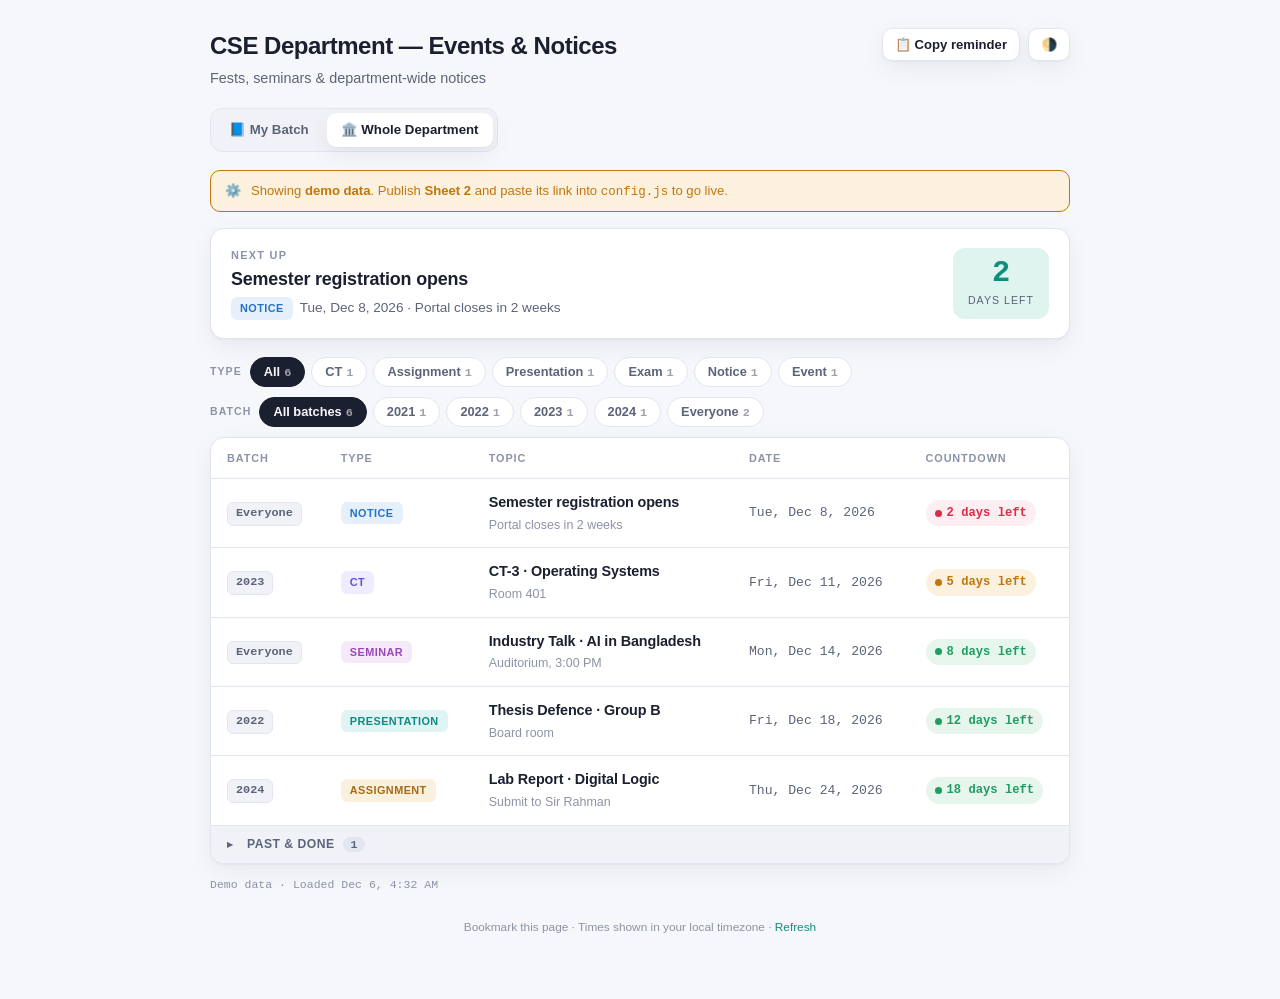
==== department.html @ 0ce70724 "Add files via upload" ====
<!doctype html>
<html lang="en">
<head>
<meta charset="utf-8">
<meta name="viewport" content="width=device-width, initial-scale=1">
<title>CSE Department — Events &amp; Notices</title>
<link rel="stylesheet" href="styles.css">
</head>
<body class="page-department">
<div class="wrap">

  <header>
    <div class="brand">
      <h1 id="title">CSE Department — Events &amp; Notices</h1>
      <p id="subtitle">Fests, seminars &amp; department-wide notices</p>
    </div>
    <div class="head-actions">
      <button class="btn" id="copyBtn" title="Copy a reminder to paste in the group">📋 Copy reminder</button>
      <button class="btn" id="themeBtn" title="Toggle light / dark" aria-label="Toggle theme">🌗</button>
    </div>
  </header>

  <nav class="pages">
    <a href="index.html">📘 My Batch</a>
    <a href="department.html" aria-current="page">🏛️ Whole Department</a>
  </nav>

  <div id="banner" class="banner" hidden>
    <span>⚙️</span>
    <span>Showing <b>demo data</b>. Publish <b>Sheet 2</b> and paste its link into
      <code>config.js</code> to go live.</span>
  </div>

  <section class="hero" id="hero" aria-live="polite"></section>

  <div id="filters" role="group" aria-label="Filters"></div>

  <div class="card">
    <div class="table-scroll">
      <table>
        <thead>
          <tr>
            <th id="headBatch" hidden>Batch</th>
            <th>Type</th><th>Topic</th><th>Date</th><th>Countdown</th>
          </tr>
        </thead>
        <tbody id="rows"></tbody>
      </table>
    </div>
  </div>

  <p class="updated" id="updated" style="margin-top:12px"></p>

  <footer>
    Bookmark this page · Times shown in your local timezone ·
    <a href="#" id="refresh">Refresh</a>
  </footer>
</div>

<script src="config.js"></script>
<script src="app.js"></script>
<script>initPage("department");</script>
</body>
</html>
---- styles.css ----
/* ============================================================
   Shared styles for both pages. You don't need to edit this.
   ============================================================ */
:root{
  --bg:        #f6f7fb;
  --surface:   #ffffff;
  --surface-2: #f0f2f8;
  --border:    #e2e6f0;
  --ink:       #1b2030;
  --ink-soft:  #5b6478;
  --ink-faint: #8b93a7;
  --accent:    #4f46e5;
  --accent-soft:#eef0ff;

  /* urgency — one semantic system, owned by the countdown pills */
  --overdue:   #8b93a7;  --overdue-bg:#eef0f4;
  --urgent:    #dc2b4a;  --urgent-bg: #fdeef1;
  --soon:      #c2760a;  --soon-bg:   #fbf1de;
  --later:     #1f9d63;  --later-bg:  #e6f6ec;

  /* category — quieter, separate from urgency */
  --c-ct:#5b52e0;        --c-ct-bg:#eeecfe;
  --c-assign:#a76a12;    --c-assign-bg:#f9f0dd;
  --c-present:#0f8a86;   --c-present-bg:#e0f4f3;
  --c-exam:#c02f56;      --c-exam-bg:#fbe9ee;
  --c-notice:#2372c4;    --c-notice-bg:#e6f0fb;
  --c-event:#9b46b8;     --c-event-bg:#f6e9fa;
  --c-other:#67708a;     --c-other-bg:#eef0f5;

  --shadow: 0 1px 2px rgba(20,24,40,.04), 0 8px 24px rgba(20,24,40,.06);
  --radius: 14px;
  --mono: ui-monospace,"SF Mono","SFMono-Regular",Menlo,"Cascadia Mono","Roboto Mono",monospace;
  --sans: -apple-system,BlinkMacSystemFont,"Segoe UI",Roboto,"Helvetica Neue",Arial,sans-serif;
}
@media (prefers-color-scheme: dark){
  :root{
    --bg:#0e1017; --surface:#171a24; --surface-2:#1e2230; --border:#2a2f3f;
    --ink:#eef1f8; --ink-soft:#a4adc2; --ink-faint:#6b7488;
    --accent:#8b8cf7; --accent-soft:#20223a;
    --overdue:#6b7488; --overdue-bg:#20242f;
    --urgent:#ff6b83;  --urgent-bg:#2c1a20;
    --soon:#e0a33a;    --soon-bg:#2c2413;
    --later:#4fce8a;   --later-bg:#16281d;
    --c-ct:#9d97ff;      --c-ct-bg:#232244;
    --c-assign:#e0aa4f;  --c-assign-bg:#2e2614;
    --c-present:#4fd3cc; --c-present-bg:#122e2d;
    --c-exam:#ff7d9c;    --c-exam-bg:#2f1a22;
    --c-notice:#6bb0f5;  --c-notice-bg:#152738;
    --c-event:#d18cec;   --c-event-bg:#2a1a33;
    --c-other:#8b93a7;   --c-other-bg:#232733;
    --shadow:0 1px 2px rgba(0,0,0,.3), 0 10px 30px rgba(0,0,0,.35);
  }
}
:root[data-theme="dark"]{
  --bg:#0e1017; --surface:#171a24; --surface-2:#1e2230; --border:#2a2f3f;
  --ink:#eef1f8; --ink-soft:#a4adc2; --ink-faint:#6b7488;
  --accent:#8b8cf7; --accent-soft:#20223a;
  --overdue:#6b7488; --overdue-bg:#20242f;
  --urgent:#ff6b83;  --urgent-bg:#2c1a20;
  --soon:#e0a33a;    --soon-bg:#2c2413;
  --later:#4fce8a;   --later-bg:#16281d;
  --c-ct:#9d97ff;      --c-ct-bg:#232244;
  --c-assign:#e0aa4f;  --c-assign-bg:#2e2614;
  --c-present:#4fd3cc; --c-present-bg:#122e2d;
  --c-exam:#ff7d9c;    --c-exam-bg:#2f1a22;
  --c-notice:#6bb0f5;  --c-notice-bg:#152738;
  --c-event:#d18cec;   --c-event-bg:#2a1a33;
  --c-other:#8b93a7;   --c-other-bg:#232733;
  --shadow:0 1px 2px rgba(0,0,0,.3), 0 10px 30px rgba(0,0,0,.35);
}
:root[data-theme="light"]{
  --bg:#f6f7fb; --surface:#ffffff; --surface-2:#f0f2f8; --border:#e2e6f0;
  --ink:#1b2030; --ink-soft:#5b6478; --ink-faint:#8b93a7;
  --accent:#4f46e5; --accent-soft:#eef0ff;
  --overdue:#8b93a7; --overdue-bg:#eef0f4;
  --urgent:#dc2b4a;  --urgent-bg:#fdeef1;
  --soon:#c2760a;    --soon-bg:#fbf1de;
  --later:#1f9d63;   --later-bg:#e6f6ec;
  --c-ct:#5b52e0;      --c-ct-bg:#eeecfe;
  --c-assign:#a76a12;  --c-assign-bg:#f9f0dd;
  --c-present:#0f8a86; --c-present-bg:#e0f4f3;
  --c-exam:#c02f56;    --c-exam-bg:#fbe9ee;
  --c-notice:#2372c4;  --c-notice-bg:#e6f0fb;
  --c-event:#9b46b8;   --c-event-bg:#f6e9fa;
  --c-other:#67708a;   --c-other-bg:#eef0f5;
  --shadow:0 1px 2px rgba(20,24,40,.04), 0 8px 24px rgba(20,24,40,.06);
}

/* department page gets its own accent so you always know where you are */
body.page-department{ --accent:#0e8f7e; --accent-soft:#dff3ef; }
@media (prefers-color-scheme: dark){
  body.page-department{ --accent:#3ecfb6; --accent-soft:#123029; }
}
:root[data-theme="dark"] body.page-department{ --accent:#3ecfb6; --accent-soft:#123029; }
:root[data-theme="light"] body.page-department{ --accent:#0e8f7e; --accent-soft:#dff3ef; }

*{box-sizing:border-box}
body{
  margin:0; background:var(--bg); color:var(--ink);
  font-family:var(--sans); line-height:1.5; -webkit-font-smoothing:antialiased;
}
.wrap{max-width:900px; margin:0 auto; padding:28px 20px 64px}

/* ---- header ---- */
header{display:flex; flex-wrap:wrap; align-items:flex-start; gap:14px 20px; margin-bottom:18px}
.brand h1{margin:0; font-size:1.5rem; font-weight:750; letter-spacing:-.02em; text-wrap:balance}
.brand p{margin:4px 0 0; color:var(--ink-soft); font-size:.9rem}
.head-actions{margin-left:auto; display:flex; gap:8px; align-items:center}
.updated{font-size:.72rem; color:var(--ink-faint); font-family:var(--mono)}

button{font-family:inherit; cursor:pointer; border:none}
.btn{
  display:inline-flex; align-items:center; gap:6px;
  background:var(--surface); color:var(--ink); border:1px solid var(--border);
  border-radius:10px; padding:8px 12px; font-size:.82rem; font-weight:600;
  box-shadow:var(--shadow); transition:transform .08s ease, border-color .15s;
}
.btn:hover{border-color:var(--accent)}
.btn:active{transform:translateY(1px)}

/* ---- page switcher ---- */
nav.pages{display:flex; gap:4px; background:var(--surface-2); border:1px solid var(--border);
  border-radius:12px; padding:4px; margin-bottom:18px; width:fit-content; max-width:100%; flex-wrap:wrap}
nav.pages a{
  text-decoration:none; color:var(--ink-soft); font-size:.83rem; font-weight:650;
  padding:7px 14px; border-radius:9px; white-space:nowrap; transition:.12s;
}
nav.pages a:hover{color:var(--ink)}
nav.pages a[aria-current="page"]{background:var(--surface); color:var(--ink); box-shadow:var(--shadow)}

/* ---- next-up hero ---- */
.hero{
  background:var(--surface); border:1px solid var(--border); border-radius:var(--radius);
  box-shadow:var(--shadow); padding:18px 20px; margin-bottom:18px;
  display:flex; align-items:center; gap:18px; flex-wrap:wrap;
}
.hero .eyebrow{font-size:.68rem; letter-spacing:.12em; text-transform:uppercase;
  color:var(--ink-faint); font-weight:700}
.hero .next-topic{font-size:1.12rem; font-weight:700; letter-spacing:-.01em; margin-top:2px}
.hero .next-meta{color:var(--ink-soft); font-size:.85rem; margin-top:5px;
  display:flex; align-items:center; gap:7px; flex-wrap:wrap}
.hero .countdown{margin-left:auto; text-align:center; min-width:96px;
  background:var(--accent-soft); border-radius:12px; padding:10px 14px}
.hero .countdown .num{font-family:var(--mono); font-size:1.9rem; font-weight:700;
  line-height:1; color:var(--accent)}
.hero .countdown .lbl{font-size:.66rem; text-transform:uppercase; letter-spacing:.1em;
  color:var(--ink-soft); margin-top:4px}
.hero.all-clear .countdown{background:var(--later-bg)}
.hero.all-clear .countdown .num{color:var(--later); font-size:1.3rem}

/* ---- filters ---- */
.filter-group{display:flex; gap:6px; flex-wrap:wrap; margin-bottom:10px; align-items:center}
.filter-group .lbl{font-size:.66rem; text-transform:uppercase; letter-spacing:.1em;
  color:var(--ink-faint); font-weight:700; margin-right:2px}
.chip{
  background:var(--surface); border:1px solid var(--border); color:var(--ink-soft);
  border-radius:999px; padding:6px 13px; font-size:.8rem; font-weight:600; transition:.12s;
}
.chip:hover{border-color:var(--accent)}
.chip[aria-pressed="true"]{background:var(--ink); color:var(--bg); border-color:var(--ink)}
.chip .c{opacity:.6; font-family:var(--mono); font-size:.74rem; margin-left:4px}

/* ---- table ---- */
.card{background:var(--surface); border:1px solid var(--border); border-radius:var(--radius);
  box-shadow:var(--shadow); overflow:hidden; margin-top:4px}
.table-scroll{overflow-x:auto}
table{width:100%; border-collapse:collapse; font-size:.9rem}
thead th{
  text-align:left; font-size:.68rem; letter-spacing:.08em; text-transform:uppercase;
  color:var(--ink-faint); font-weight:700; padding:12px 16px;
  border-bottom:1px solid var(--border); white-space:nowrap;
}
tbody td{padding:13px 16px; border-bottom:1px solid var(--border); vertical-align:middle}
tbody tr:last-child td{border-bottom:none}
tbody tr.past{opacity:.62}
.topic{font-weight:600; letter-spacing:-.01em}
.note{display:block; color:var(--ink-faint); font-size:.78rem; font-weight:400;
  margin-top:2px; white-space:pre-line}
.date-cell{font-family:var(--mono); font-size:.82rem; color:var(--ink-soft); white-space:nowrap}

.badge{display:inline-block; font-size:.68rem; font-weight:700; letter-spacing:.04em;
  padding:3px 9px; border-radius:6px; text-transform:uppercase; white-space:nowrap}
.badge.ct{background:var(--c-ct-bg); color:var(--c-ct)}
.badge.assignment{background:var(--c-assign-bg); color:var(--c-assign)}
.badge.presentation{background:var(--c-present-bg); color:var(--c-present)}
.badge.exam{background:var(--c-exam-bg); color:var(--c-exam)}
.badge.notice{background:var(--c-notice-bg); color:var(--c-notice)}
.badge.event{background:var(--c-event-bg); color:var(--c-event)}
.badge.other{background:var(--c-other-bg); color:var(--c-other)}

.batch-tag{display:inline-block; font-family:var(--mono); font-size:.74rem; font-weight:700;
  color:var(--ink-soft); background:var(--surface-2); border:1px solid var(--border);
  padding:2px 8px; border-radius:6px; white-space:nowrap}

.pill{display:inline-flex; align-items:center; gap:5px; font-family:var(--mono);
  font-size:.76rem; font-weight:700; padding:4px 9px; border-radius:999px; white-space:nowrap}
.pill .dot{width:7px; height:7px; border-radius:50%; background:currentColor}
.pill.overdue{background:var(--overdue-bg); color:var(--overdue)}
.pill.urgent{background:var(--urgent-bg); color:var(--urgent)}
.pill.soon{background:var(--soon-bg); color:var(--soon)}
.pill.later{background:var(--later-bg); color:var(--later)}

.empty{padding:40px 20px; text-align:center; color:var(--ink-faint); font-size:.9rem}

/* ---- past section toggle ---- */
.divider-row td{padding:0; background:var(--surface-2)}
.past-toggle{
  width:100%; text-align:left; background:transparent; color:var(--ink-soft);
  padding:11px 16px; font-size:.76rem; font-weight:700; letter-spacing:.04em;
  text-transform:uppercase; display:flex; align-items:center; gap:8px;
}
.past-toggle:hover{color:var(--ink)}
.past-toggle .caret{font-size:.7rem; width:12px}
.past-toggle .c{font-family:var(--mono); background:var(--border); color:var(--ink-soft);
  border-radius:999px; padding:1px 8px; font-size:.72rem; letter-spacing:0}

/* ---- banner ---- */
.banner{display:flex; gap:10px; align-items:flex-start;
  background:var(--soon-bg); color:var(--soon); border:1px solid var(--soon);
  border-radius:10px; padding:10px 14px; font-size:.82rem; margin-bottom:16px}
.banner[hidden]{display:none}
.banner code{font-family:var(--mono); font-size:.78rem}

/* ---- mobile: rows become cards ---- */
@media (max-width:600px){
  thead{display:none}
  table, tbody, tr, td{display:block; width:100%}
  tbody tr{padding:14px 16px; border-bottom:1px solid var(--border)}
  tbody tr:last-child{border-bottom:none}
  tbody td{padding:0; border:none}
  td[data-l]{display:flex; justify-content:space-between; align-items:baseline;
    gap:12px; margin-top:6px}
  td[data-l]::before{content:attr(data-l); font-size:.68rem; text-transform:uppercase;
    letter-spacing:.06em; color:var(--ink-faint); font-weight:700; flex:none}
  td.topic-cell{margin-bottom:4px}
  td.topic-cell::before{content:none}
  .divider-row td{padding:0}
  tr.divider-row{padding:0}
  .hero .countdown{margin-left:0}
}

footer{margin-top:26px; text-align:center; color:var(--ink-faint); font-size:.74rem}
footer a{color:var(--accent); text-decoration:none}
:focus-visible{outline:2px solid var(--accent); outline-offset:2px}
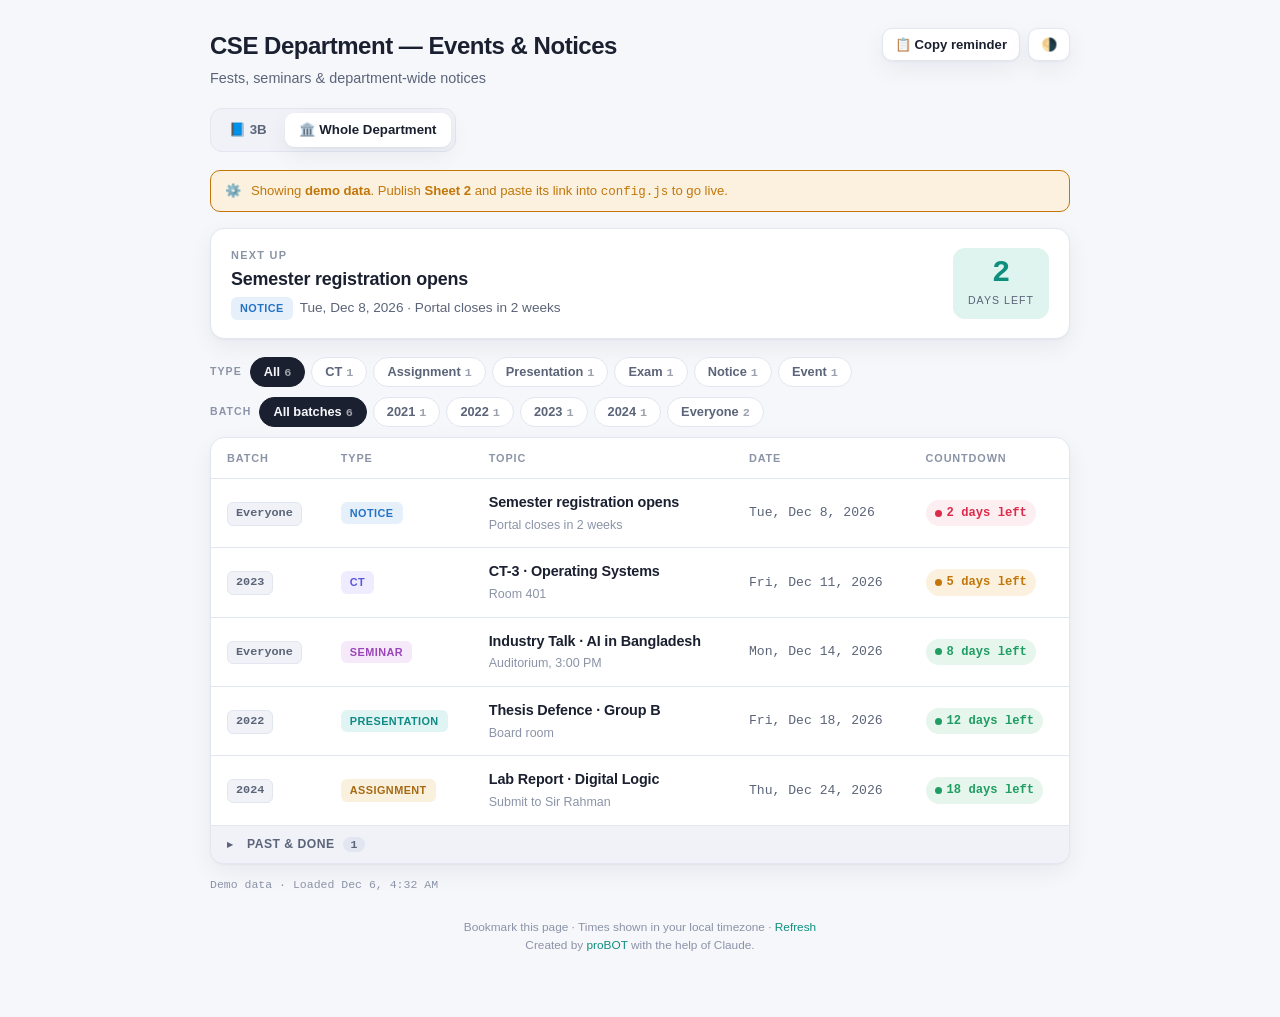
==== commit 8990ab83: "Update department.html" ====
--- a/department.html
+++ b/department.html
@@ -21,7 +21,7 @@
   </header>
 
   <nav class="pages">
-    <a href="index.html">📘 My Batch</a>
+    <a href="index.html">📘 3B</a>
     <a href="department.html" aria-current="page">🏛️ Whole Department</a>
   </nav>
 
@@ -53,7 +53,8 @@
 
   <footer>
     Bookmark this page · Times shown in your local timezone ·
-    <a href="#" id="refresh">Refresh</a>
+    <a href="#" id="refresh">Refresh</a><br>
+    Created by <a href="https://codeforces.com/profile/probot001">proBOT</a> with the help of Claude.
   </footer>
 </div>
 
